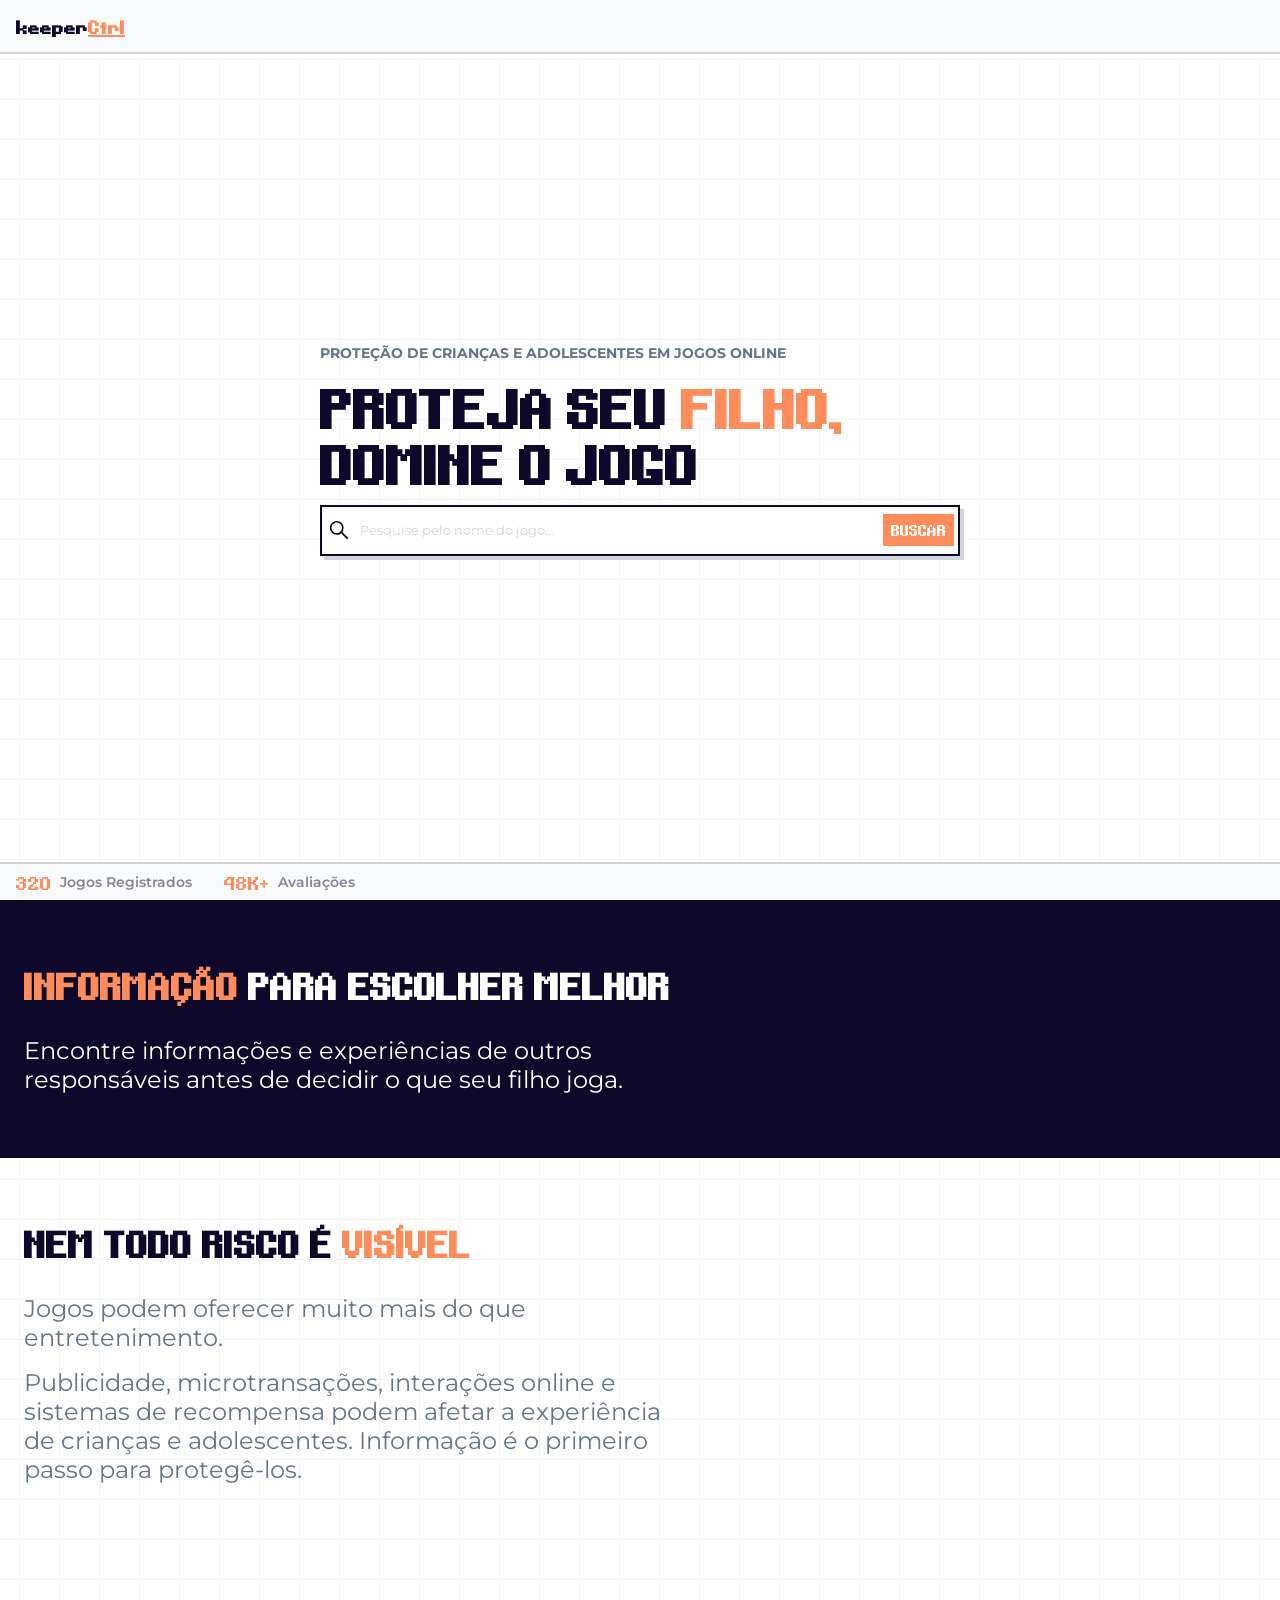
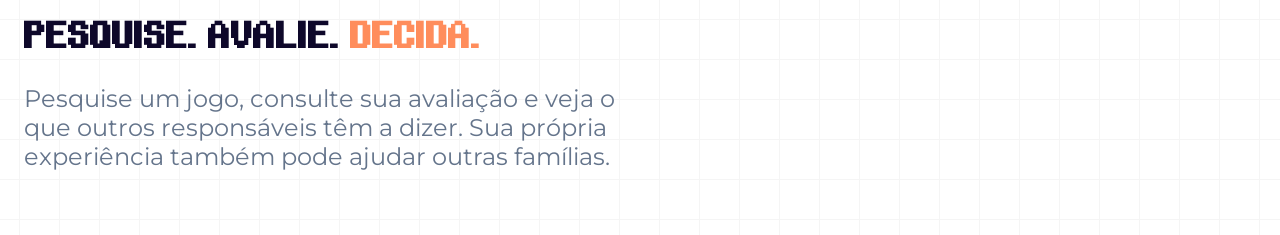
==== index.html @ 14c2715e "fix:conserta título das páginas" ====
<!DOCTYPE html>
<html lang="pt-br">

<head>
  <meta charset="UTF-8">
  <meta name="viewport" content="width=device-width, initial-scale=1">
  <title>keeperCtrl | Proteção de crianças e adolescentes online</title>

  <!-- Montserrat -->
  <link rel="preconnect" href="https://fonts.googleapis.com">
  <link rel="preconnect" href="https://fonts.gstatic.com" crossorigin>
  <link href="https://fonts.googleapis.com/css2?family=Montserrat:ital,wght@0,100..900;1,100..900&display=swap"
    rel="stylesheet">

  <link rel="stylesheet" href="src/css/style.css">
  <link rel="stylesheet" href="src/css/main-page.css">
</head>

<body>
  <header id="main-header" class="page-band">
    <a href="index.html" class="logo__link">
      <h1 class="font-display logo"><span class="clr-main">keeper</span><span class="hl-text emph">Ctrl</span></h1>
    </a>
  </header>

  <main>
    <section class="sec-search">
      <div class="sec-search__intro">
        <strong class="text clr-text">PROTEÇÃO DE CRIANÇAS E ADOLESCENTES EM JOGOS ONLINE</strong>
        <h2 class="font-display clr-main">PROTEJA SEU <i class="hl-text">FILHO,</i> DOMINE O JOGO</h2>
      </div>
      <form action="search.html" method="get" id="search-bar">
        <div class="search-icon__wrapper">
          <svg viewBox="0 0 640 640">
            <use href="assets/icons.svg#search"></use>
          </svg>
        </div>
        <input type="search" name="q" id="searchbox" class="text clr-text" rows="1"
          placeholder="Pesquise pelo nome do jogo..." required></input>
        <button id="search-btn" class="font-display" type="submit">BUSCAR</button>
      </form>
    </section>

    <section class="present">
      <article class="sec-dark">
        <h2 class="font-display clr-text-dark"><i class="hl-text">INFORMAÇÃO</i> PARA ESCOLHER MELHOR</h2>
        <p class="text clr-text-dark">
          Encontre informações e experiências de outros responsáveis antes de decidir o que seu filho joga.
        </p>
      </article>

      <article class="sec-light">
        <h2 class="font-display clr-main">NEM TODO RISCO É <i class="hl-text">VISÍVEL</i></h2>

        <p class="text clr-text">
          Jogos podem oferecer muito mais do que entretenimento.
        </p>

        <p class="text clr-text">
          Publicidade, microtransações, interações online e sistemas de recompensa podem afetar a experiência de
          crianças
          e adolescentes. Informação é o primeiro passo para protegê-los.
        </p>
      </article>

      <article class="sec-light">
        <h2 class="font-display clr-main">PESQUISE. AVALIE. <i class="hl-text">DECIDA.</i></h2>
        <p class="text clr-text">
          Pesquise um jogo, consulte sua avaliação e veja o que outros responsáveis têm a dizer. Sua própria experiência
          também pode ajudar outras famílias.
        </p>
      </article>
    </section>
  </main>

  <footer class="page-band">
    <div class="stat">
      <span class="font-display hl-text stat__games">320</span>
      <span class="stat__desc text">Jogos Registrados</span>
    </div>
    <div class="stat">
      <span class="font-display hl-text stat__ratings">48K+</span>
      <span class="stat__desc text">Avaliações</span>
    </div>
  </footer>
</body>

</html>
---- src/css/style.css ----
@font-face {
  font-family: "Digits";
  src: url("../fonts/Digits.ttf");
}

* {
  margin: 0;
  padding: 0;
  box-sizing: border-box;
}

:root {
  --clr-main: #0e082a;
  --clr-hl: #ff8d5c;
  --clr-hl-hover: #ff5e43;
  --clr-hl-bg: #ffe2d6;
  --clr-text: #64748b;
  --clr-darker: #878495;
  --clr-shadow: #d1d5db;
  --clr-fill: #e6e9ed;
  --clr-surface: #f8fafc;
  --clr-light: #f5f5f5;
  --clr-warning: #ef4444;
  --clr-warning-bg: #fef2f2;
  --clr-check: #10b981;
  --clr-check-bg: #f0fdfa;
  --clr-mid: #ffc343;
  --clr-mid-bg: #fffae6;
  --clr-neutral: #2f6bd7;
  --clr-neutral-bg: #eef4ff;
  --clr-contrast: #ffffff;
}

html,
body {
  height: 100%;
  width: 100%;
}

body {
  display: flex;
  flex-direction: column;
  align-items: center;
  background-image: url("../../assets/pattern.png");
}

body,
::placeholder {
  font-family: "Montserrat", system-ui, sans-serif;
}

input[type="checkbox"] {
  -webkit-appearance: none;
  appearance: none;
  background-color: #fff;
  color: var(--clr-shadow);
  width: 1.15rem;
  height: 1.15rem;
  border: 1px solid currentColor;
  border-radius: 0.15em;
  transform: translateY(-0.075em);
  display: grid;
  place-content: center;
}

input[type="checkbox"]:checked:focus {
  outline-color: var(--clr-hl);
}

input[type="checkbox"]:checked {
  border-color: var(--clr-hl);
}

input[type="checkbox"]::before {
  content: "";
  width: 0.65rem;
  height: 0.65rem;
  transform: scale(0);
  transition: 120ms transform ease-in-out;
  box-shadow: inset 1em 1em var(--clr-hl);
}

input[type="checkbox"]:checked::before {
  transform: scale(1);
}

.font-display {
  font-family: "Digits";
  line-height: 1.25em;
  color: var(--clr-main);
}

.logo {
  line-height: normal;
}

.clr-main {
  color: var(--clr-main);
}

.hl-text {
  color: var(--clr-hl);
  font-style: normal;
}

.clr-text {
  color: var(--clr-text);
}

.clr-text-dark {
  color: var(--clr-contrast);
}

.logo__link {
  text-decoration: none;
  width: min-content;
}

.logo {
  font-size: 1rem;
}

.emph {
  text-decoration: underline;
  text-decoration-thickness: 2px;
}

.page-band {
  background-color: var(--clr-surface);
  padding: 0.5rem 1rem;
  position: fixed;
  width: 100%;
}

#main-header {
  border-bottom: 2px solid var(--clr-shadow);
  top: 0;
}

button:not(:disabled):hover {
  cursor: pointer;
}

button:disabled {
  opacity: 50%;
}

.hidden,
.hidden * {
  visibility: hidden;
  display: none;
  opacity: 0;
}
---- src/css/main-page.css ----
footer {
  display: flex;
  gap: 2rem;
  border-top: 2px solid var(--clr-shadow);
  bottom: 0;
}

body {
  margin-bottom: 4rem;
}

.stat {
  display: flex;
  gap: 0.5rem;
  font-size: 1rem;
}

.stat__desc {
  font-size: 0.85rem;
  font-weight: 600;
  transform: translateY(10%);
  color: var(--clr-darker);
}

.sec-search,
article {
  padding: 1.5rem;
}

h2 {
  font-size: 2rem;
  line-height: 2.5rem;
}

.sec-search {
  display: flex;
  flex-direction: column;
  justify-content: center;
  gap: 1rem;
  height: 100vh;
}

.sec-search strong {
  display: block;
  text-align: center;
  font-size: 0.75rem;
  padding: 0 3rem;
}

.sec-search__intro {
  display: flex;
  flex-direction: column;
  gap: 1rem;
}

#search-bar {
  display: flex;
  gap: 0.5rem;
  width: 100%;
  border: 2px solid var(--clr-main);
  box-shadow: 4px 4px var(--clr-shadow);
  padding: 0.25rem;
  background-color: var(--clr-contrast);
  align-items: center;
}

#searchbox {
  width: 100%;
  border: none;
  resize: none;
  flex-grow: 1;
  padding: 0.75rem 0;
  font-size: 0.8rem;
}

#searchbox:focus {
  outline: none;
}

::placeholder {
  color: var(--clr-shadow);
}

#search-btn {
  background-color: var(--clr-hl);
  border: none;
  border-radius: 0;
  padding: 0.5rem;
  color: var(--clr-contrast);
  transition: 0.1s;
}

#search-btn:hover {
  background-color: var(--clr-hl-hover);
}

.search-icon__wrapper {
  width: 2rem;
  display: flex;
  align-items: center;
}

.search-icon__wrapper path {
  fill: var(--clr-main);
}

.present {
  min-height: 100vh;
}

.sec-dark {
  background-color: var(--clr-main);
  padding-top: 3rem;
  padding-bottom: 3rem;
}

.present article {
  display: flex;
  flex-direction: column;
  gap: 1rem;
}

.present h2 {
  padding-right: 3rem;
  margin-bottom: 1rem;
}

.present p {
  font-weight: 500;
}

@media (min-width: 960px) {
  .sec-search {
    padding: 1.5rem 20rem;
  }

  .sec-search strong {
    font-size: 0.85rem;
    text-align: left;
    padding: 0;
  }

  .sec-search h2 {
    font-size: 3rem;
    line-height: 3.5rem;
  }

  .present p {
    max-width: 40rem;
    font-size: 1.5rem;
    font-weight: 400;
  }

  .present article {
    padding: 4rem 1.5rem;
  }
}
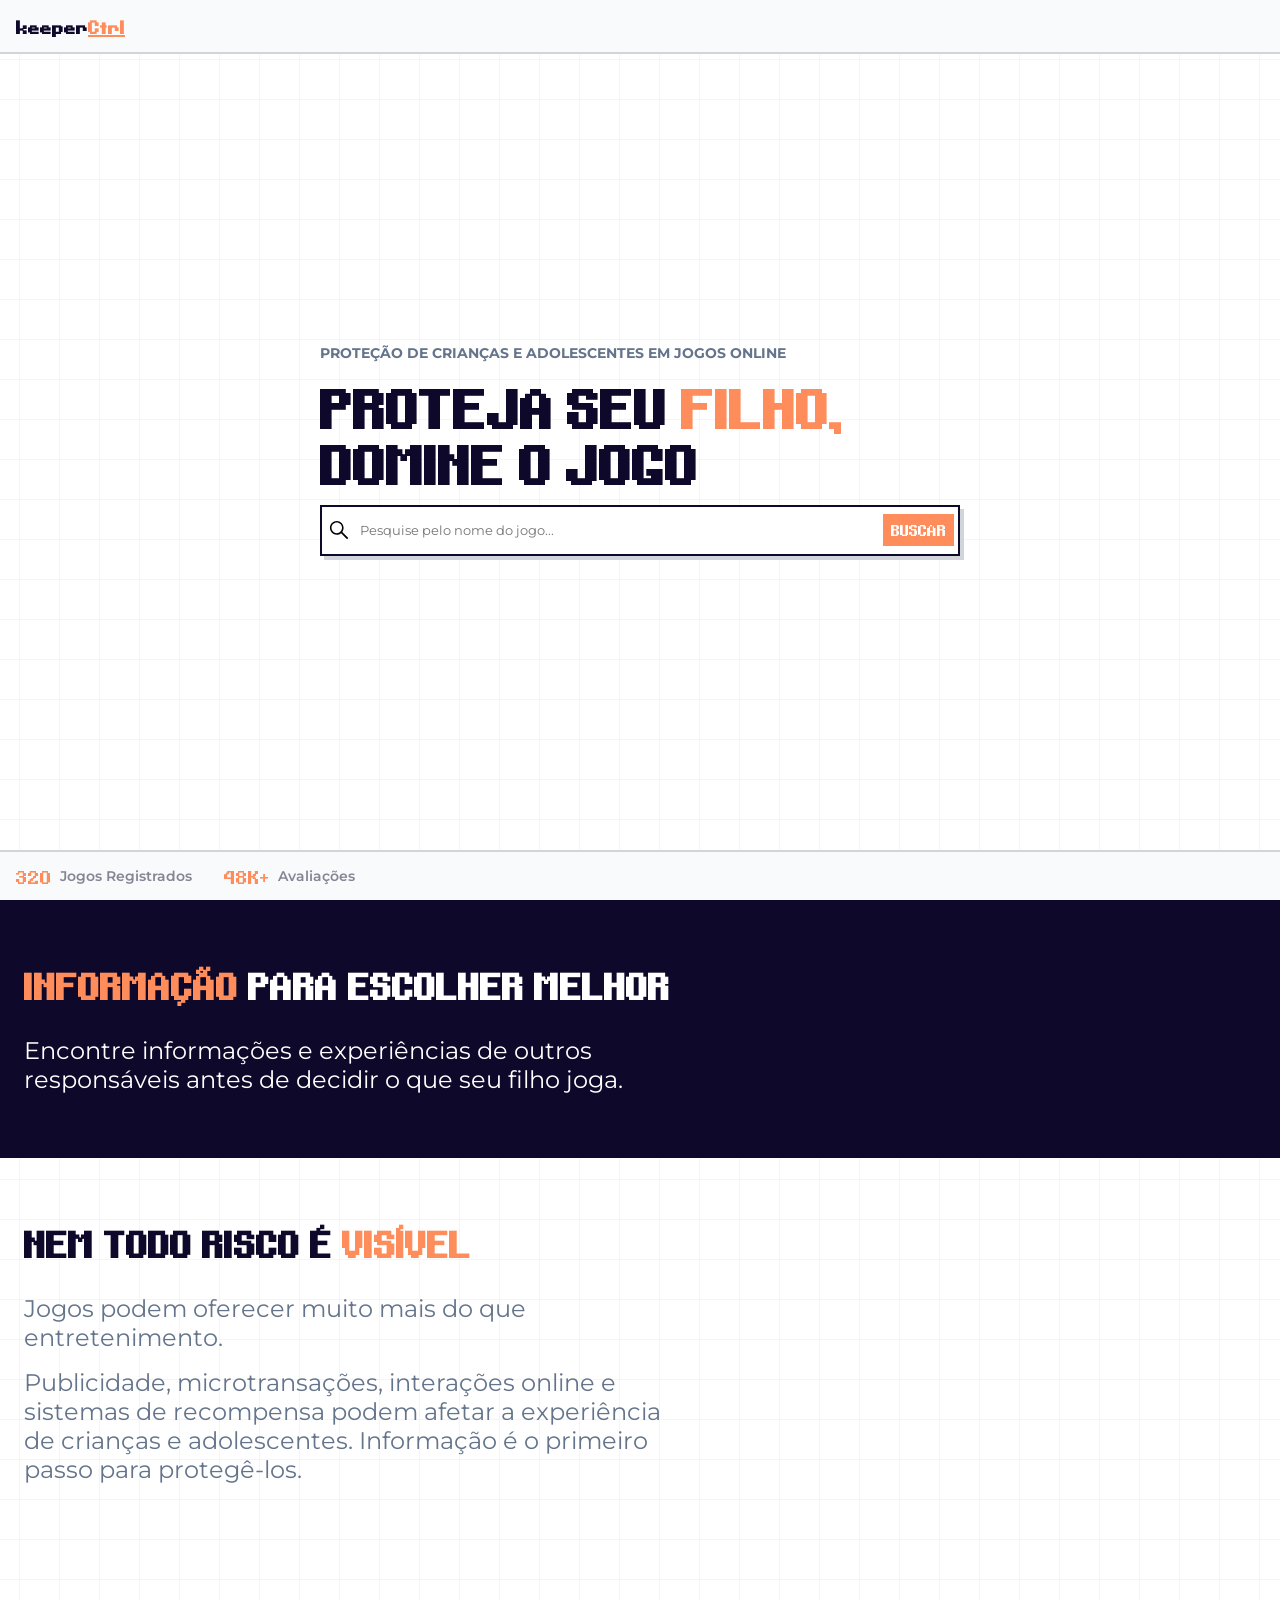
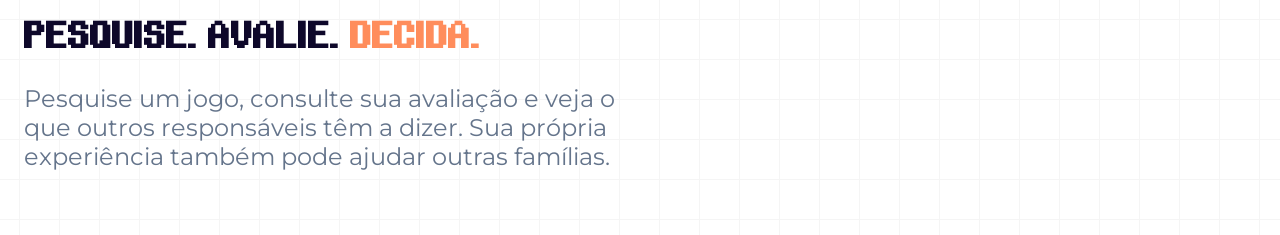
==== commit 42a6576d: "feat:favicon" ====
--- a/index.html
+++ b/index.html
@@ -5,6 +5,7 @@
   <meta charset="UTF-8">
   <meta name="viewport" content="width=device-width, initial-scale=1">
   <title>keeperCtrl | Proteção de crianças e adolescentes online</title>
+  <link rel="icon" type="image/x-icon" href="assets/favicon.png">
 
   <!-- Montserrat -->
   <link rel="preconnect" href="https://fonts.googleapis.com">
--- a/src/css/style.css
+++ b/src/css/style.css
@@ -35,6 +35,7 @@
 body {
   height: 100%;
   width: 100%;
+  font-family: "Montserrat", system-ui, sans-serif;
 }
 
 body {
@@ -44,7 +45,6 @@
   background-image: url("../../assets/pattern.png");
 }
 
-body,
 ::placeholder {
   font-family: "Montserrat", system-ui, sans-serif;
 }
--- a/src/css/main-page.css
+++ b/src/css/main-page.css
@@ -1,8 +1,9 @@
-footer {
+footer.page-band {
   display: flex;
   gap: 2rem;
   border-top: 2px solid var(--clr-shadow);
   bottom: 0;
+  padding-block: 14px;
 }
 
 body {
@@ -75,10 +76,6 @@
 
 #searchbox:focus {
   outline: none;
-}
-
-::placeholder {
-  color: var(--clr-shadow);
 }
 
 #search-btn {
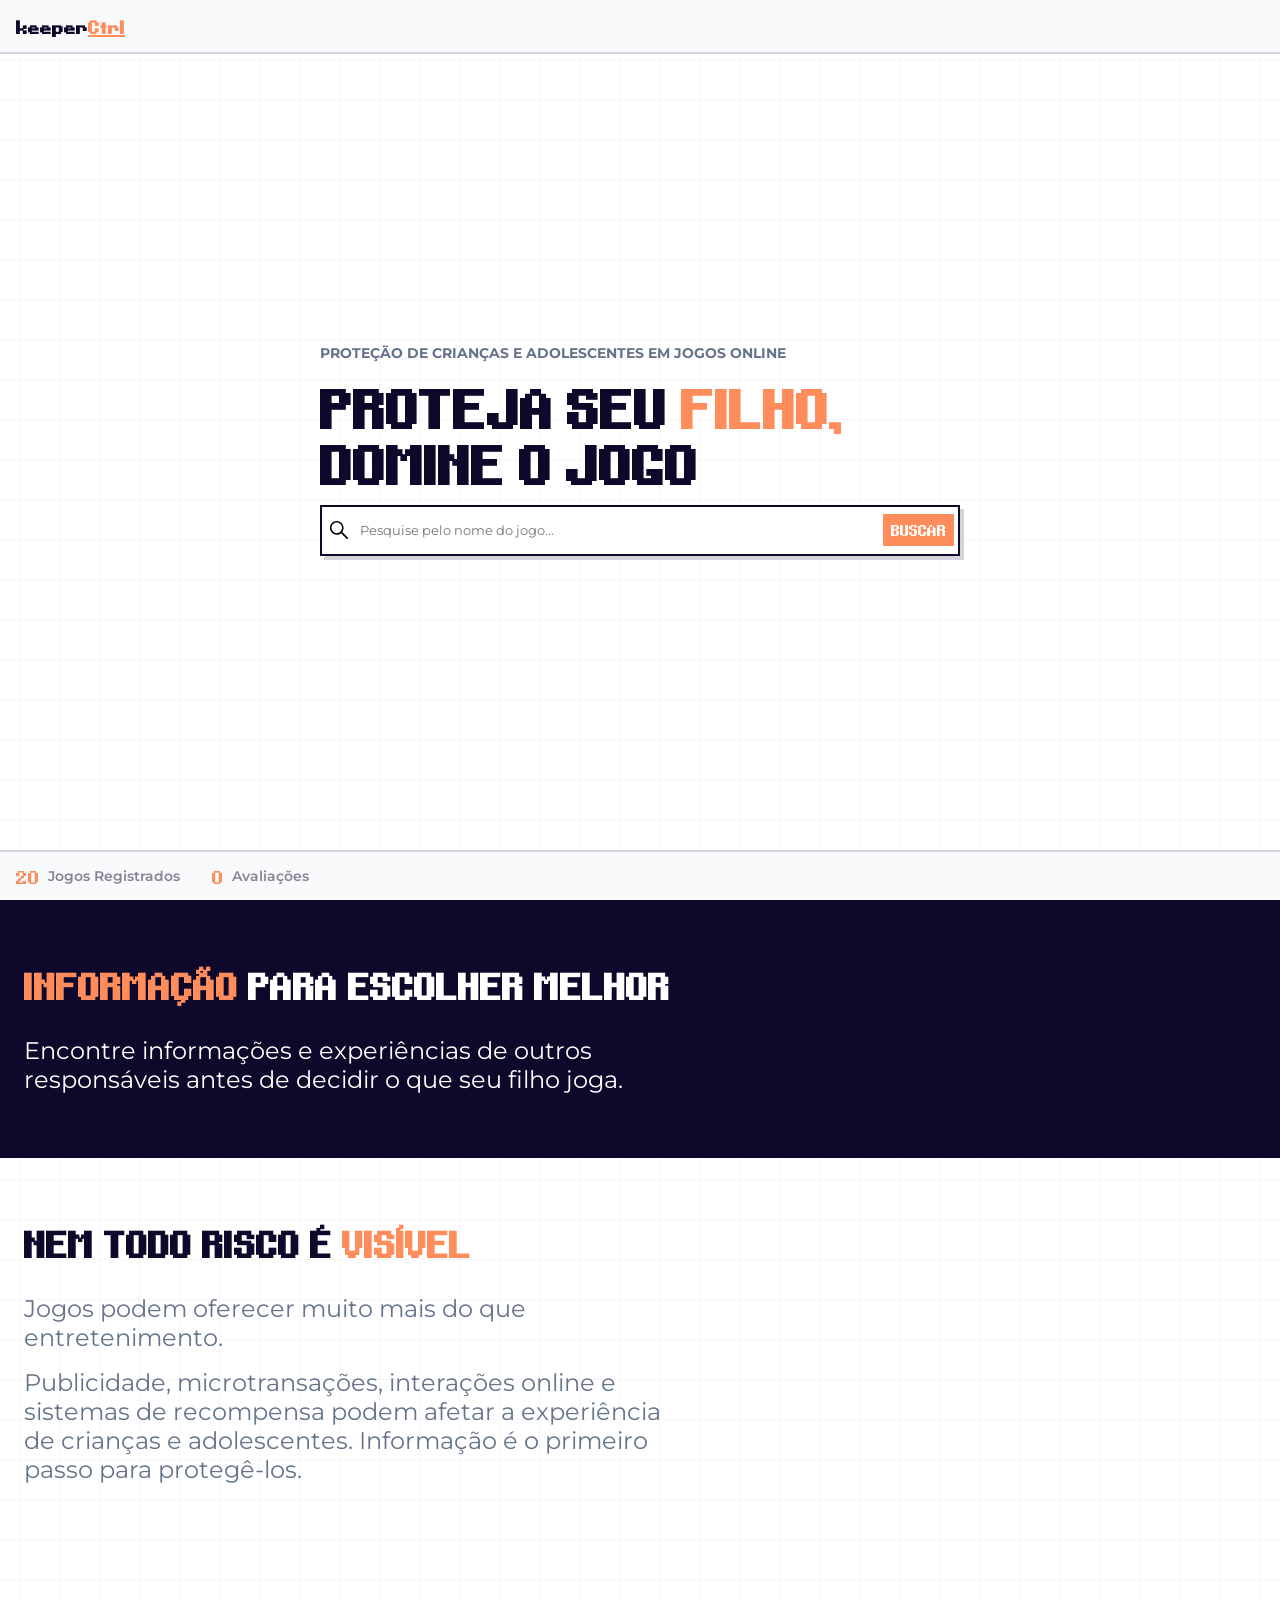
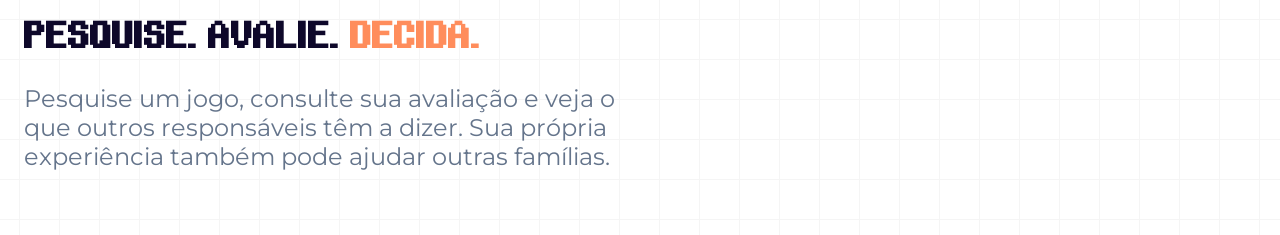
==== commit 10c7d6b3: "feat: exibe total de jogos e avaliações na página inicial" ====
--- a/index.html
+++ b/index.html
@@ -84,6 +84,8 @@
       <span class="stat__desc text">Avaliações</span>
     </div>
   </footer>
+   <script src="src/js/functions.js"></script>
+  <script src="src/js/main-page.js"></script>
 </body>
 
 </html>
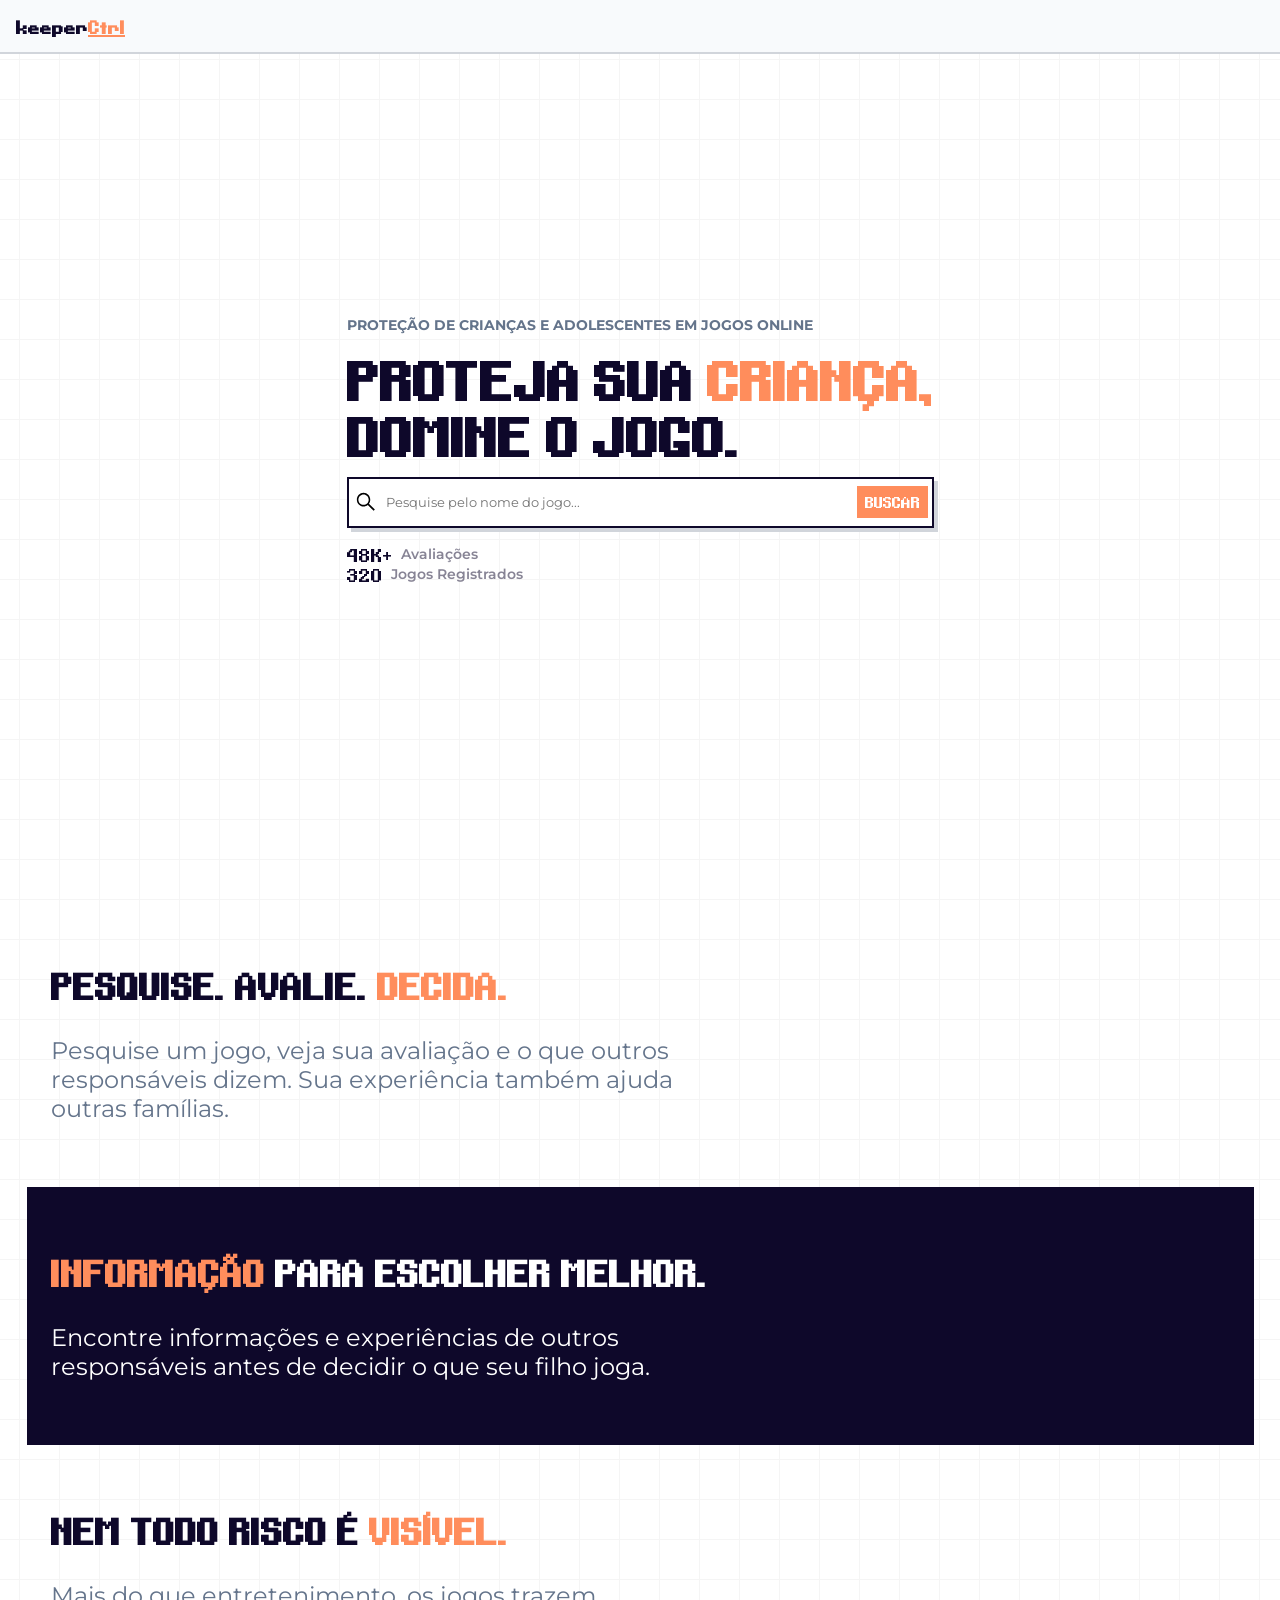
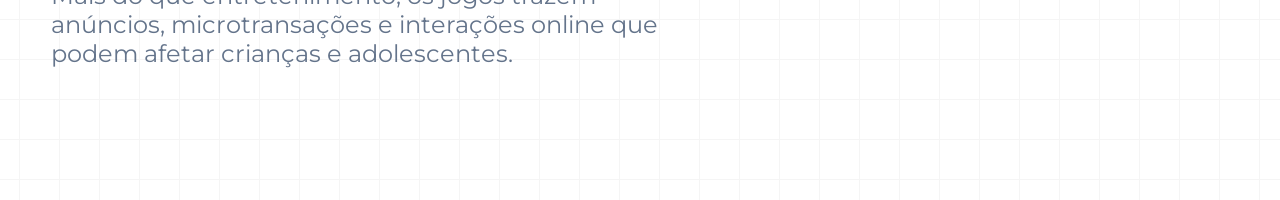
==== commit 924f6e9b: "refactor:ajuste na estrutura do html pra comportar o redesign da main page" ====
--- a/index.html
+++ b/index.html
@@ -28,7 +28,7 @@
     <section class="sec-search">
       <div class="sec-search__intro">
         <strong class="text clr-text">PROTEÇÃO DE CRIANÇAS E ADOLESCENTES EM JOGOS ONLINE</strong>
-        <h2 class="font-display clr-main">PROTEJA SEU <i class="hl-text">FILHO,</i> DOMINE O JOGO</h2>
+        <h2 class="font-display clr-main">PROTEJA SUA <i class="hl-text">CRIANÇA,</i><br> DOMINE O JOGO.</h2>
       </div>
       <form action="search.html" method="get" id="search-bar">
         <div class="search-icon__wrapper">
@@ -40,52 +40,44 @@
           placeholder="Pesquise pelo nome do jogo..." required></input>
         <button id="search-btn" class="font-display" type="submit">BUSCAR</button>
       </form>
+      <div class="stats">
+        <div class="stat stat--hl">
+          <span class="font-display stat__ratings">48K+</span>
+          <span class="stat__desc text">Avaliações</span>
+        </div>
+        <div class="stat stat--dark">
+          <span class="font-display stat__games">320</span>
+          <span class="stat__desc text">Jogos Registrados</span>
+        </div>
+      </div>
     </section>
 
     <section class="present">
+      <article class="sec-light">
+        <h2 class="font-display clr-main">PESQUISE. AVALIE. <i class="hl-text">DECIDA.</i></h2>
+        <p class="text clr-text">
+          Pesquise um jogo, veja sua avaliação e o que outros responsáveis dizem. Sua experiência também ajuda outras
+          famílias.
+        </p>
+      </article>
+
       <article class="sec-dark">
-        <h2 class="font-display clr-text-dark"><i class="hl-text">INFORMAÇÃO</i> PARA ESCOLHER MELHOR</h2>
+        <h2 class="font-display clr-text-dark"><i class="hl-text">INFORMAÇÃO</i> PARA ESCOLHER MELHOR.</h2>
         <p class="text clr-text-dark">
           Encontre informações e experiências de outros responsáveis antes de decidir o que seu filho joga.
         </p>
       </article>
 
       <article class="sec-light">
-        <h2 class="font-display clr-main">NEM TODO RISCO É <i class="hl-text">VISÍVEL</i></h2>
+        <h2 class="font-display clr-main">NEM TODO RISCO É <i class="hl-text">VISÍVEL.</i></h2>
 
         <p class="text clr-text">
-          Jogos podem oferecer muito mais do que entretenimento.
-        </p>
-
-        <p class="text clr-text">
-          Publicidade, microtransações, interações online e sistemas de recompensa podem afetar a experiência de
-          crianças
-          e adolescentes. Informação é o primeiro passo para protegê-los.
-        </p>
-      </article>
-
-      <article class="sec-light">
-        <h2 class="font-display clr-main">PESQUISE. AVALIE. <i class="hl-text">DECIDA.</i></h2>
-        <p class="text clr-text">
-          Pesquise um jogo, consulte sua avaliação e veja o que outros responsáveis têm a dizer. Sua própria experiência
-          também pode ajudar outras famílias.
+          Mais do que entretenimento, os jogos trazem anúncios, microtransações e interações online que podem afetar
+          crianças e adolescentes.
         </p>
       </article>
     </section>
   </main>
-
-  <footer class="page-band">
-    <div class="stat">
-      <span class="font-display hl-text stat__games">320</span>
-      <span class="stat__desc text">Jogos Registrados</span>
-    </div>
-    <div class="stat">
-      <span class="font-display hl-text stat__ratings">48K+</span>
-      <span class="stat__desc text">Avaliações</span>
-    </div>
-  </footer>
-   <script src="src/js/functions.js"></script>
-  <script src="src/js/main-page.js"></script>
 </body>
 
-</html>
+</html>
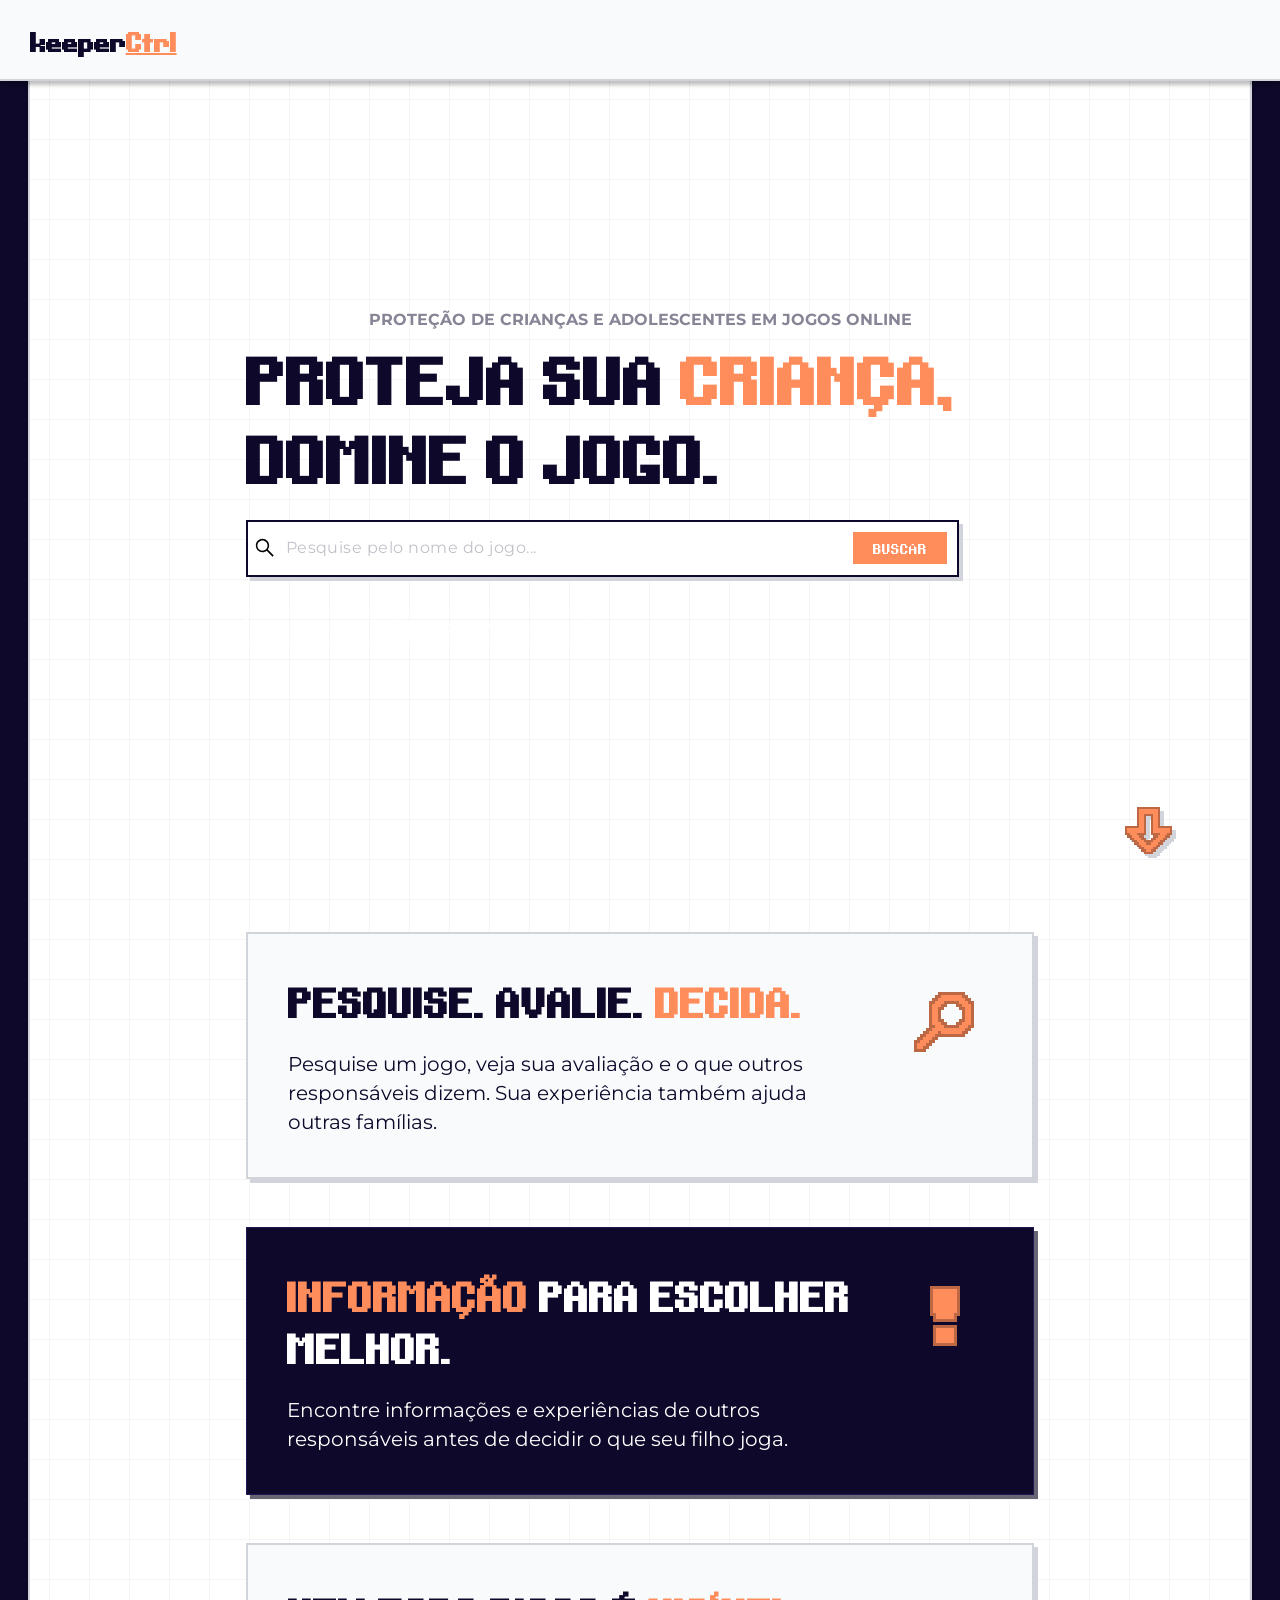
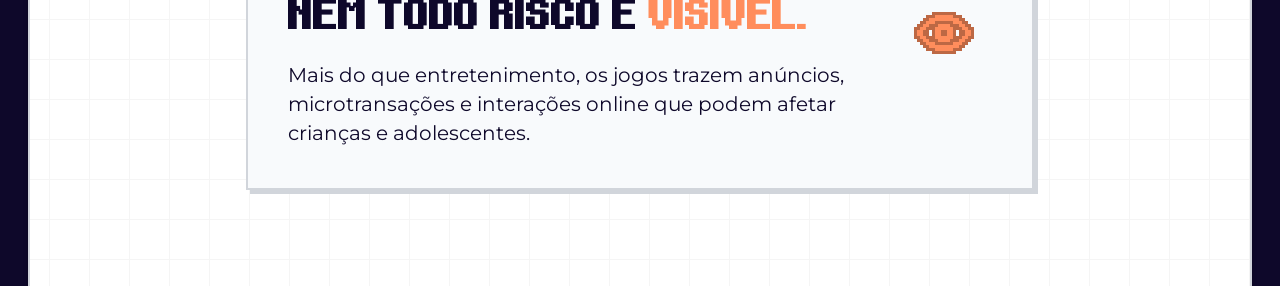
==== commit 5d49fe29: "fix:conecta com scripts" ====
--- a/index.html
+++ b/index.html
@@ -41,12 +41,12 @@
         <button id="search-btn" class="font-display" type="submit">BUSCAR</button>
       </form>
       <div class="stats">
-        <div class="stat stat--hl">
-          <span class="font-display stat__ratings">48K+</span>
+        <div class="stat stat-hl">
+          <span class="font-display stat__num" id="num-ratings">0</span>
           <span class="stat__desc text">Avaliações</span>
         </div>
-        <div class="stat stat--dark">
-          <span class="font-display stat__games">320</span>
+        <div class="stat stat-dark">
+          <span class="font-display stat__num" id="num-games">0</span>
           <span class="stat__desc text">Jogos Registrados</span>
         </div>
       </div>
@@ -78,6 +78,8 @@
       </article>
     </section>
   </main>
+  <script src="src/js/functions.js" defer></script>
+  <script src="src/js/main-page.js" defer></script>
 </body>
 
-</html>+</html>
--- a/src/css/main-page.css
+++ b/src/css/main-page.css
@@ -1,26 +1,40 @@
-footer.page-band {
-  display: flex;
-  gap: 2rem;
-  border-top: 2px solid var(--clr-shadow);
-  bottom: 0;
-  padding-block: 14px;
-}
-
-body {
-  margin-bottom: 4rem;
+.stats {
+  display: flex;
+  flex-wrap: wrap;
+  gap: 0.625rem;
+  margin-top: 0.5rem;
 }
 
 .stat {
   display: flex;
-  gap: 0.5rem;
+  align-items: center;
+  gap: 0.25rem;
+  padding: 2px 6px;
+  border: 2px solid;
+  color: var(--clr-contrast);
+  white-space: nowrap;
+}
+
+.stat .font-display {
+  color: var(--clr-contrast);
   font-size: 1rem;
 }
 
 .stat__desc {
-  font-size: 0.85rem;
+  font-size: 0.7rem;
   font-weight: 600;
-  transform: translateY(10%);
-  color: var(--clr-darker);
+}
+
+.stat--hl {
+  background-color: var(--clr-hl);
+  border-color: #e57f53;
+  box-shadow: 4px 4px 0 var(--clr-shadow);
+}
+
+.stat--dark {
+  background-color: var(--clr-main);
+  border-color: #0a061a;
+  box-shadow: 4px 4px 0 #676572;
 }
 
 .sec-search,
@@ -46,6 +60,46 @@
   text-align: center;
   font-size: 0.75rem;
   padding: 0 3rem;
+  color: var(--clr-darker);
+}
+
+.sec-search {
+  position: relative;
+}
+
+.sec-search::after {
+  content: "";
+  position: absolute;
+  left: calc(50% - 24px);
+  bottom: 2.5rem;
+  width: 48px;
+  height: 48px;
+  background: url("../../assets/seta.png") center / contain no-repeat;
+  image-rendering: pixelated;
+  filter: drop-shadow(4px 4px 0 var(--clr-shadow));
+  animation: seta-wobble 1.6s ease-in-out infinite;
+}
+
+@keyframes seta-wobble {
+  0%,
+  100% {
+    transform: translateY(0);
+  }
+
+  50% {
+    transform: translateY(12px);
+  }
+}
+
+@media (prefers-reduced-motion: reduce) {
+  .sec-search::after {
+    animation: none;
+  }
+}
+
+.sec-search h2 {
+  font-size: min(1.875rem, 6.5vw);
+  line-height: 1.33em;
 }
 
 .sec-search__intro {
@@ -71,7 +125,12 @@
   resize: none;
   flex-grow: 1;
   padding: 0.75rem 0;
-  font-size: 0.8rem;
+  font-size: 0.75rem;
+  letter-spacing: 0.03em;
+}
+
+#searchbox::placeholder {
+  color: #c2c1c9;
 }
 
 #searchbox:focus {
@@ -82,7 +141,8 @@
   background-color: var(--clr-hl);
   border: none;
   border-radius: 0;
-  padding: 0.5rem;
+  font-size: 0.75rem;
+  padding: 0.5rem 1rem;
   color: var(--clr-contrast);
   transition: 0.1s;
 }
@@ -103,6 +163,18 @@
 
 .present {
   min-height: 100vh;
+}
+
+.page-band {
+  z-index: 10;
+}
+
+main {
+  width: 100%;
+}
+
+.sec-light {
+  background-color: var(--clr-surface);
 }
 
 .sec-dark {
@@ -112,43 +184,210 @@
 }
 
 .present article {
+  position: relative;
   display: flex;
   flex-direction: column;
   gap: 1rem;
+  padding: 3.5rem 2rem;
 }
 
 .present h2 {
-  padding-right: 3rem;
+  padding-right: 3.5rem;
   margin-bottom: 1rem;
+  font-size: 1.875rem;
+  line-height: 2.5rem;
+}
+
+.present article::after {
+  content: "";
+  position: absolute;
+  top: 3.5rem;
+  right: 1.5rem;
+  width: 44px;
+  height: 44px;
+  background: center / contain no-repeat;
+  image-rendering: pixelated;
+  pointer-events: none;
+}
+
+.present article:nth-of-type(1)::after {
+  background-image: url("../../assets/lupa.png");
+  transform: scaleX(-1);
+}
+
+.present article:nth-of-type(2)::after {
+  background-image: url("../../assets/exclamacao.png");
+}
+
+.present article:nth-of-type(3)::after {
+  background-image: url("../../assets/olho.png");
 }
 
 .present p {
-  font-weight: 500;
+  max-width: calc(100% - 2.25rem);
+  font-size: 1.25rem;
+  font-weight: 400;
+}
+
+.sec-light p {
+  color: var(--clr-main);
 }
 
 @media (min-width: 960px) {
+  body {
+    background-color: var(--clr-main);
+    background-image: none;
+    margin-bottom: 0;
+  }
+
+  main {
+    width: 100%;
+    max-width: 1224px;
+    min-height: 100%;
+    flex-shrink: 0;
+    background-color: var(--clr-contrast);
+    background-image: url("../../assets/pattern.png");
+    border-inline: 2px solid var(--clr-shadow);
+    box-shadow: 0 4px 4px rgba(0, 0, 0, 0.25);
+  }
+
+  #main-header {
+    display: flex;
+    align-items: center;
+    height: 81px;
+    padding-inline: 1.85rem;
+    box-shadow: 0 4px 4px rgba(0, 0, 0, 0.25);
+  }
+
+  #main-header .logo {
+    font-size: 1.5rem;
+  }
+
   .sec-search {
-    padding: 1.5rem 20rem;
+    position: relative;
+    width: 100%;
+    max-width: none;
+    padding: 81px 1.5rem 1.5rem;
+    align-items: center;
+    gap: 1.5rem;
+  }
+
+  .sec-search__intro,
+  #search-bar,
+  .stats {
+    width: 100%;
+    max-width: 788px;
+  }
+
+  .stats {
+    gap: 1.25rem;
+  }
+
+  .stat {
+    gap: 0.375rem;
+    padding: 2px 8px;
+  }
+
+  .stat .font-display {
+    font-size: 1.5rem;
+  }
+
+  .stat__desc {
+    font-size: 1rem;
+  }
+
+  .sec-search__intro {
+    gap: 0.5rem;
   }
 
   .sec-search strong {
-    font-size: 0.85rem;
-    text-align: left;
+    font-size: 1rem;
+    text-align: center;
     padding: 0;
+    color: var(--clr-darker);
   }
 
   .sec-search h2 {
-    font-size: 3rem;
-    line-height: 3.5rem;
+    font-size: 3.585rem;
+    line-height: 4.95rem;
+  }
+
+  #search-bar {
+    max-width: 712.8px;
+    align-self: flex-start;
+    margin-left: calc((100% - 788px) / 2);
+    padding: 4px;
+  }
+
+  #searchbox {
+    font-size: 1rem;
+    letter-spacing: 0.03em;
+    padding: 0.85rem 0;
+  }
+
+  #searchbox::placeholder {
+    color: #c2c1c9;
+  }
+
+  #search-btn {
+    font-size: 0.75rem;
+    padding: 0.55rem 1.25rem;
+    margin-right: 0.35rem;
+  }
+
+  .sec-search::after {
+    left: auto;
+    right: max(1.5rem, calc((100% - 1092px) / 2));
+    bottom: 2rem;
+    width: 75px;
+    height: 75px;
+  }
+
+  .present {
+    display: flex;
+    flex-direction: column;
+    align-items: center;
+    gap: 3rem;
+    padding: 2rem 2rem 6rem;
+  }
+
+  .present article {
+    position: relative;
+    overflow: hidden;
+    width: 100%;
+    max-width: 788px;
+
+    padding: 2.5rem calc(96px + 4rem) 2.5rem 2.5rem;
+  }
+
+  .sec-light {
+    border: 2px solid var(--clr-shadow);
+    box-shadow: 4px 4px 0 var(--clr-shadow);
+  }
+
+  .sec-dark {
+    border: 1px solid #231857;
+    box-shadow: 4px 4px 0 #676572;
+  }
+
+  .present h2 {
+    padding-right: 0;
+    margin-bottom: 0.5rem;
+    font-size: 2.25rem;
+    line-height: 3.25rem;
   }
 
   .present p {
-    max-width: 40rem;
-    font-size: 1.5rem;
+    max-width: none;
+    font-size: 1.25rem;
+    line-height: 1.45;
     font-weight: 400;
   }
 
-  .present article {
-    padding: 4rem 1.5rem;
-  }
-}
+  .present article::after {
+    top: 2.5rem;
+    right: 2.5rem;
+    width: 96px;
+    height: 96px;
+  }
+}
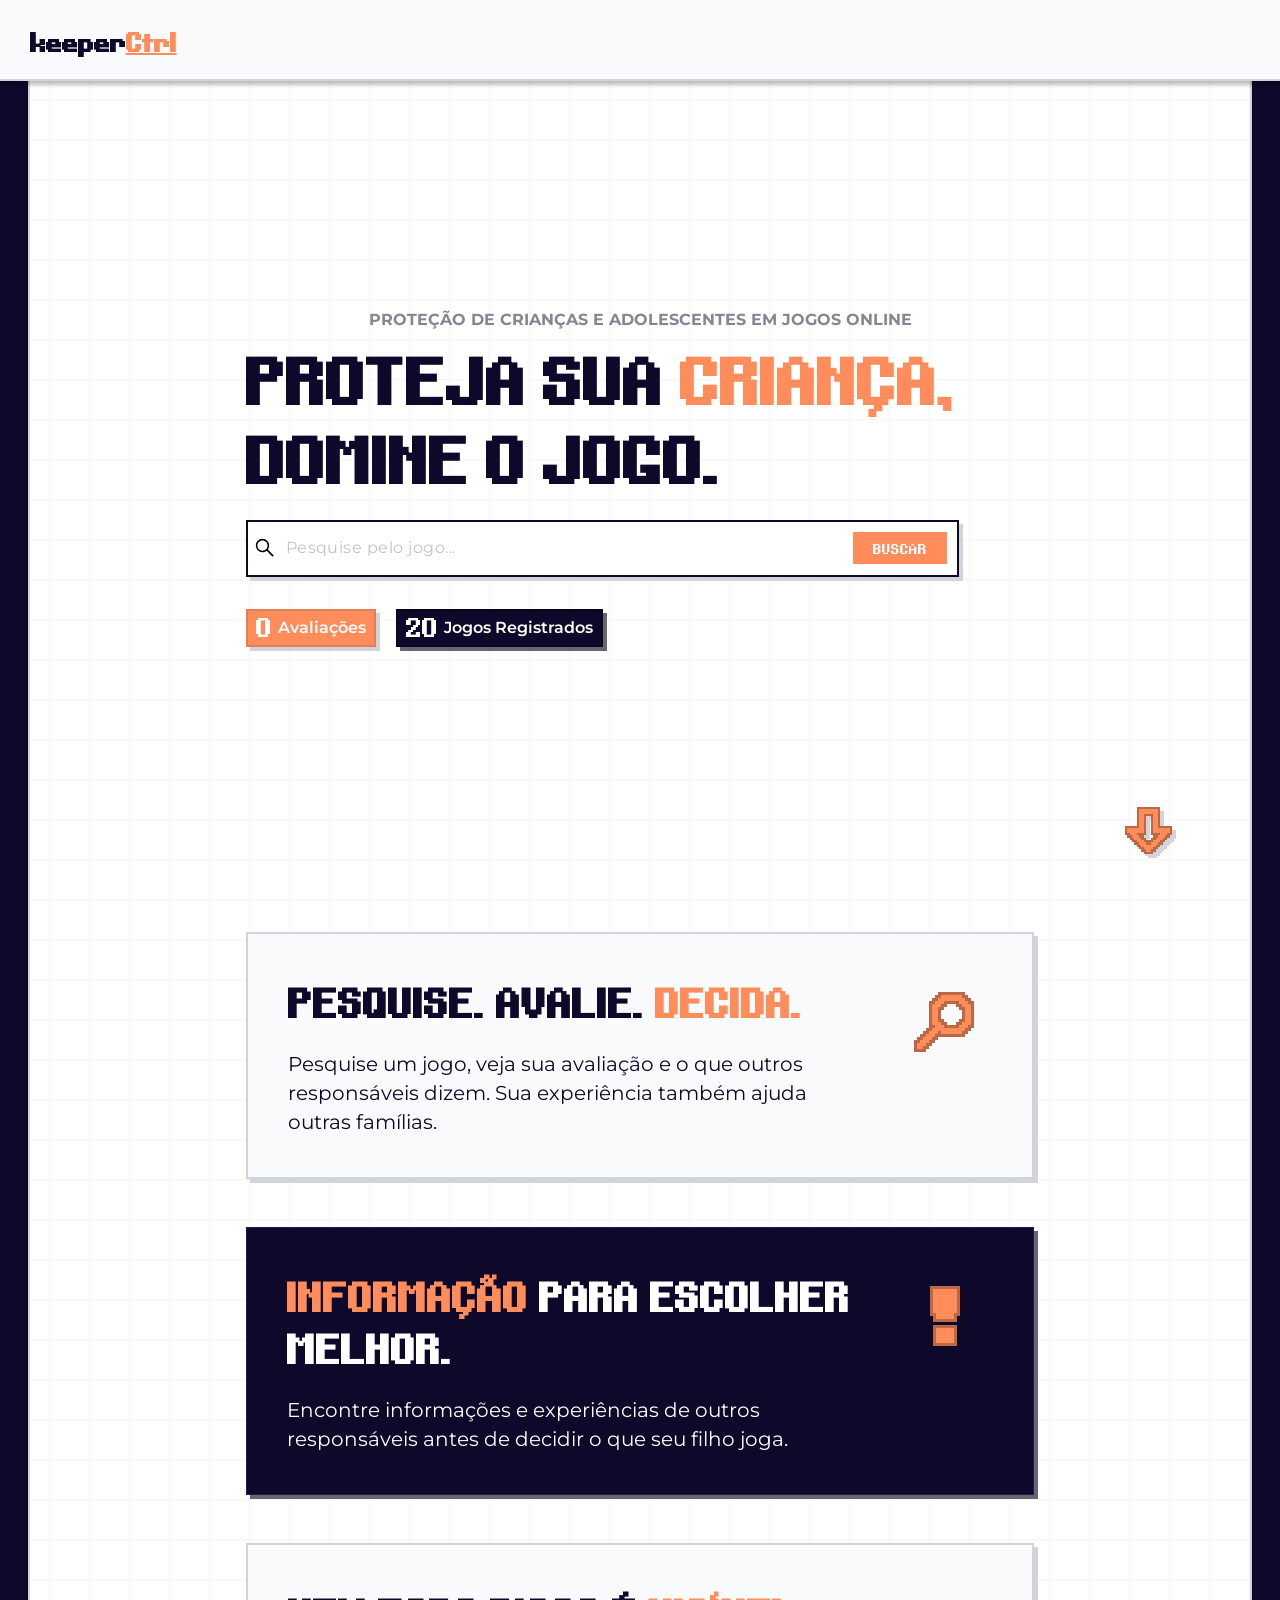
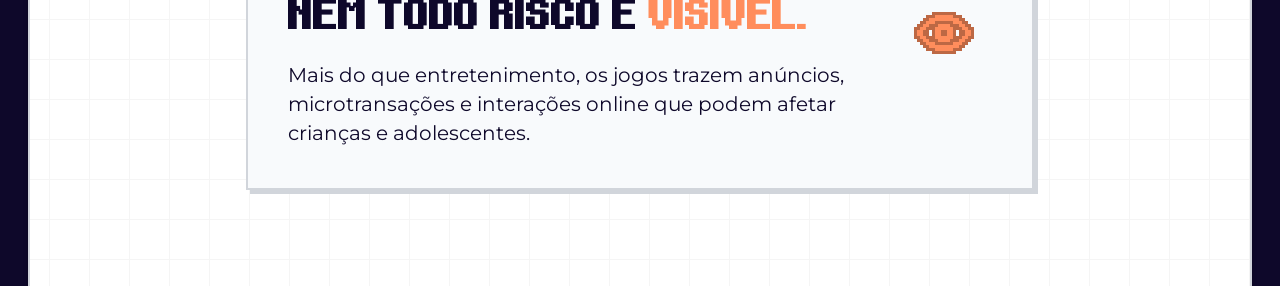
==== commit 5e9a1d6a: "fix:altera o texto da barra de pesquisa para ficar mais consistente com o funcionamento real" ====
--- a/index.html
+++ b/index.html
@@ -37,7 +37,7 @@
           </svg>
         </div>
         <input type="search" name="q" id="searchbox" class="text clr-text" rows="1"
-          placeholder="Pesquise pelo nome do jogo..." required></input>
+          placeholder="Pesquise pelo jogo..." required></input>
         <button id="search-btn" class="font-display" type="submit">BUSCAR</button>
       </form>
       <div class="stats">
--- a/src/css/main-page.css
+++ b/src/css/main-page.css
@@ -25,16 +25,20 @@
   font-weight: 600;
 }
 
-.stat--hl {
+.stat-hl {
   background-color: var(--clr-hl);
   border-color: #e57f53;
   box-shadow: 4px 4px 0 var(--clr-shadow);
 }
 
-.stat--dark {
+.stat-dark {
   background-color: var(--clr-main);
   border-color: #0a061a;
   box-shadow: 4px 4px 0 #676572;
+}
+
+.stat__num {
+  transform: translateY(-3px);
 }
 
 .sec-search,
@@ -390,4 +394,4 @@
     width: 96px;
     height: 96px;
   }
-}+}
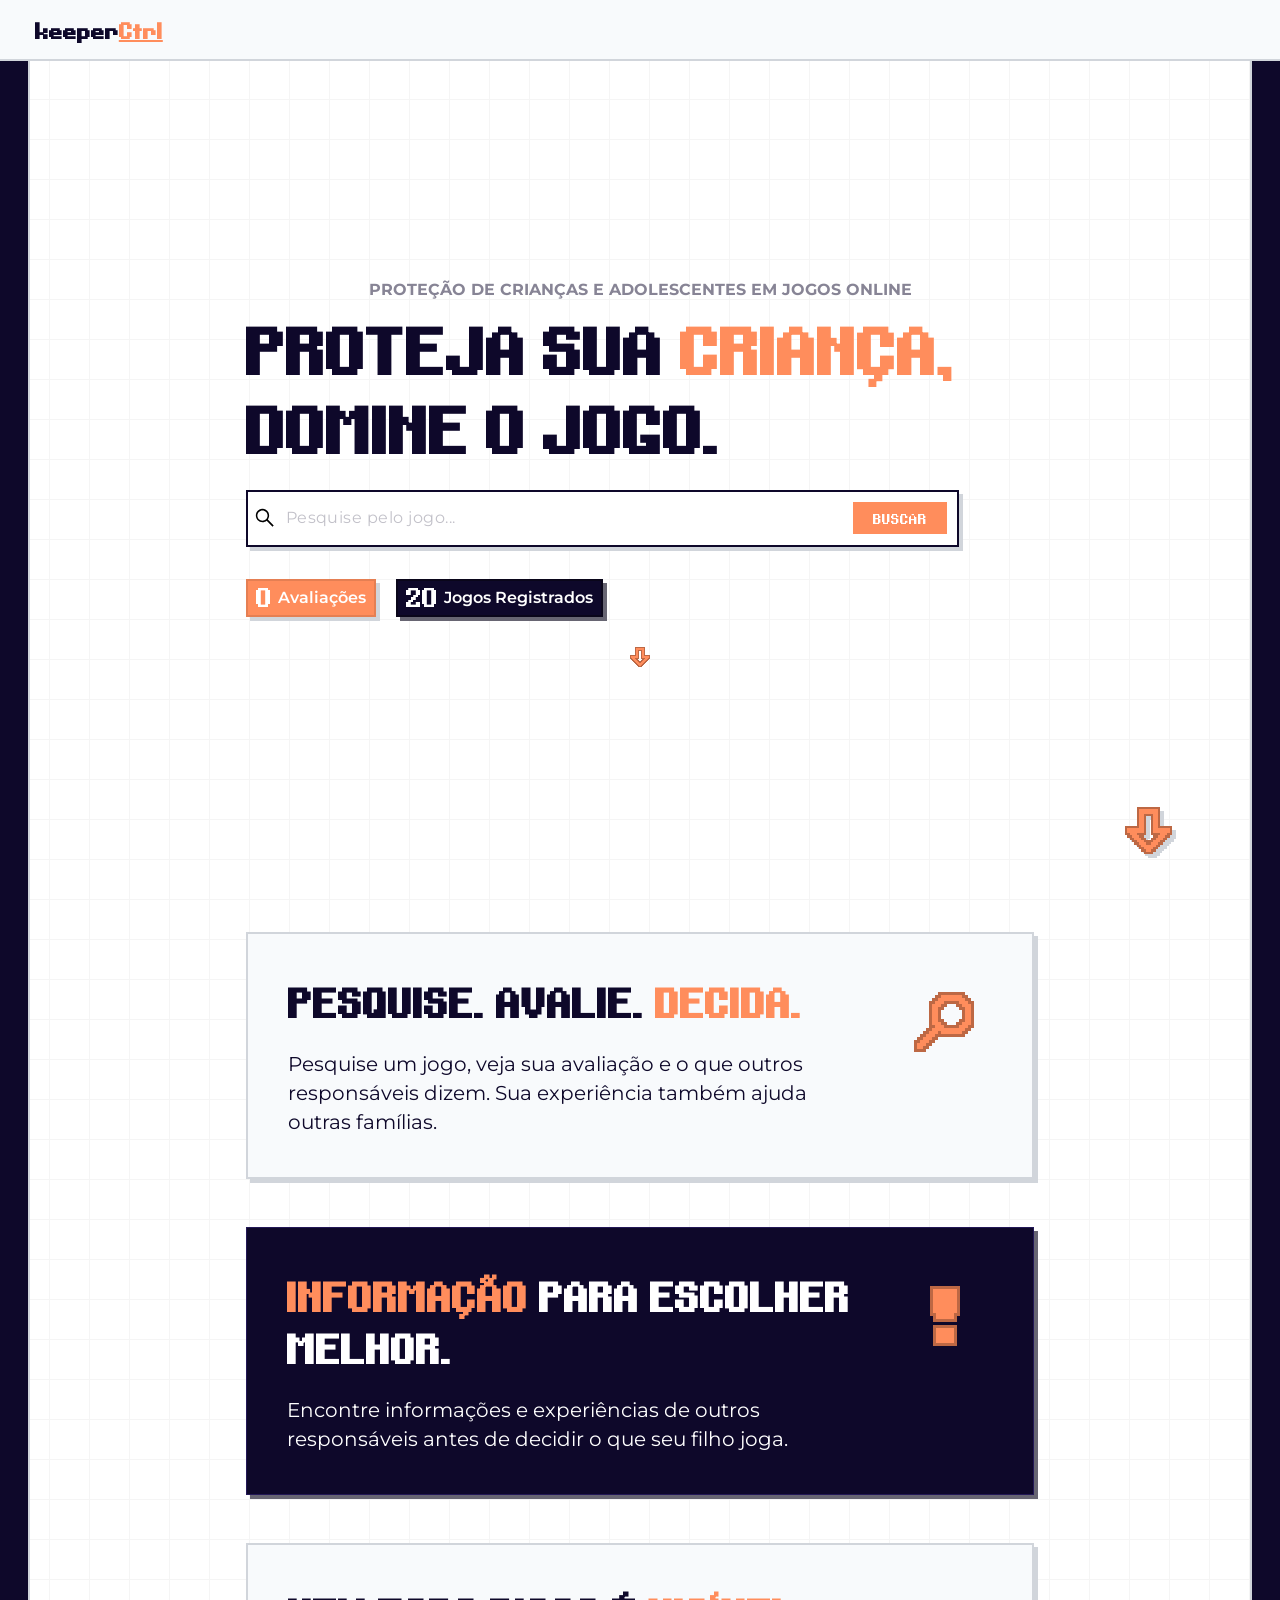
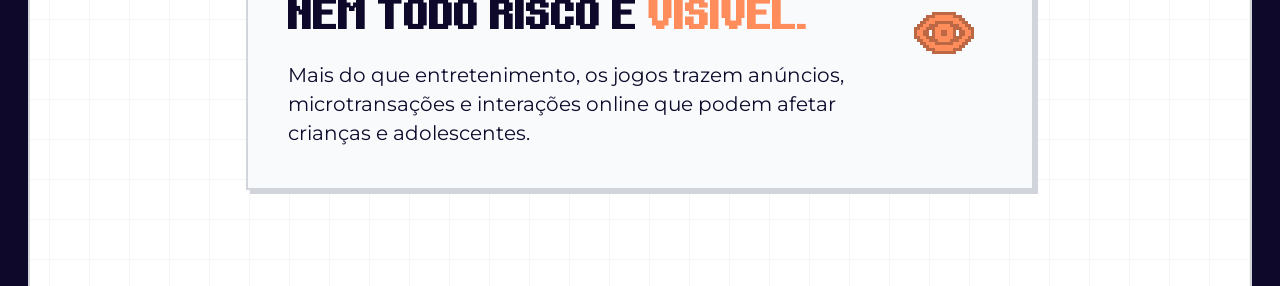
==== commit adf1bd8f: "refactor:html alterado para seta ter comportamento de scroll" ====
--- a/index.html
+++ b/index.html
@@ -50,9 +50,12 @@
           <span class="stat__desc text">Jogos Registrados</span>
         </div>
       </div>
+      <a href="#apresentacao" class="scroll-arrow" aria-label="Rolar para baixo">
+        <img src="assets/seta.png" alt="Seta laranja em pixel art para baixo">
+      </a>
     </section>
 
-    <section class="present">
+    <section class="present" id="apresentacao">
       <article class="sec-light">
         <h2 class="font-display clr-main">PESQUISE. AVALIE. <i class="hl-text">DECIDA.</i></h2>
         <p class="text clr-text">
@@ -82,4 +85,4 @@
   <script src="src/js/main-page.js" defer></script>
 </body>
 
-</html>
+</html>
--- a/src/css/style.css
+++ b/src/css/style.css
@@ -45,6 +45,7 @@
   background-image: url("../../assets/pattern.png");
 }
 
+textarea,
 ::placeholder {
   font-family: "Montserrat", system-ui, sans-serif;
 }
@@ -61,10 +62,6 @@
   transform: translateY(-0.075em);
   display: grid;
   place-content: center;
-}
-
-input[type="checkbox"]:checked:focus {
-  outline-color: var(--clr-hl);
 }
 
 input[type="checkbox"]:checked {
@@ -92,6 +89,7 @@
 
 .logo {
   line-height: normal;
+  padding-inline: 6px;
 }
 
 .clr-main {
@@ -117,7 +115,12 @@
 }
 
 .logo {
-  font-size: 1rem;
+  font-size: 1.2rem;
+}
+
+:focus-visible {
+  outline: 2px solid var(--clr-hl-hover);
+  outline-offset: 1px;
 }
 
 .emph {
@@ -127,7 +130,7 @@
 
 .page-band {
   background-color: var(--clr-surface);
-  padding: 0.5rem 1rem;
+  padding: 0.5rem 1.8rem;
   position: fixed;
   width: 100%;
 }
@@ -137,6 +140,7 @@
   top: 0;
 }
 
+details,
 button:not(:disabled):hover {
   cursor: pointer;
 }
--- a/src/css/main-page.css
+++ b/src/css/main-page.css
@@ -252,19 +252,11 @@
     background-color: var(--clr-contrast);
     background-image: url("../../assets/pattern.png");
     border-inline: 2px solid var(--clr-shadow);
-    box-shadow: 0 4px 4px rgba(0, 0, 0, 0.25);
   }
 
   #main-header {
     display: flex;
     align-items: center;
-    height: 81px;
-    padding-inline: 1.85rem;
-    box-shadow: 0 4px 4px rgba(0, 0, 0, 0.25);
-  }
-
-  #main-header .logo {
-    font-size: 1.5rem;
   }
 
   .sec-search {
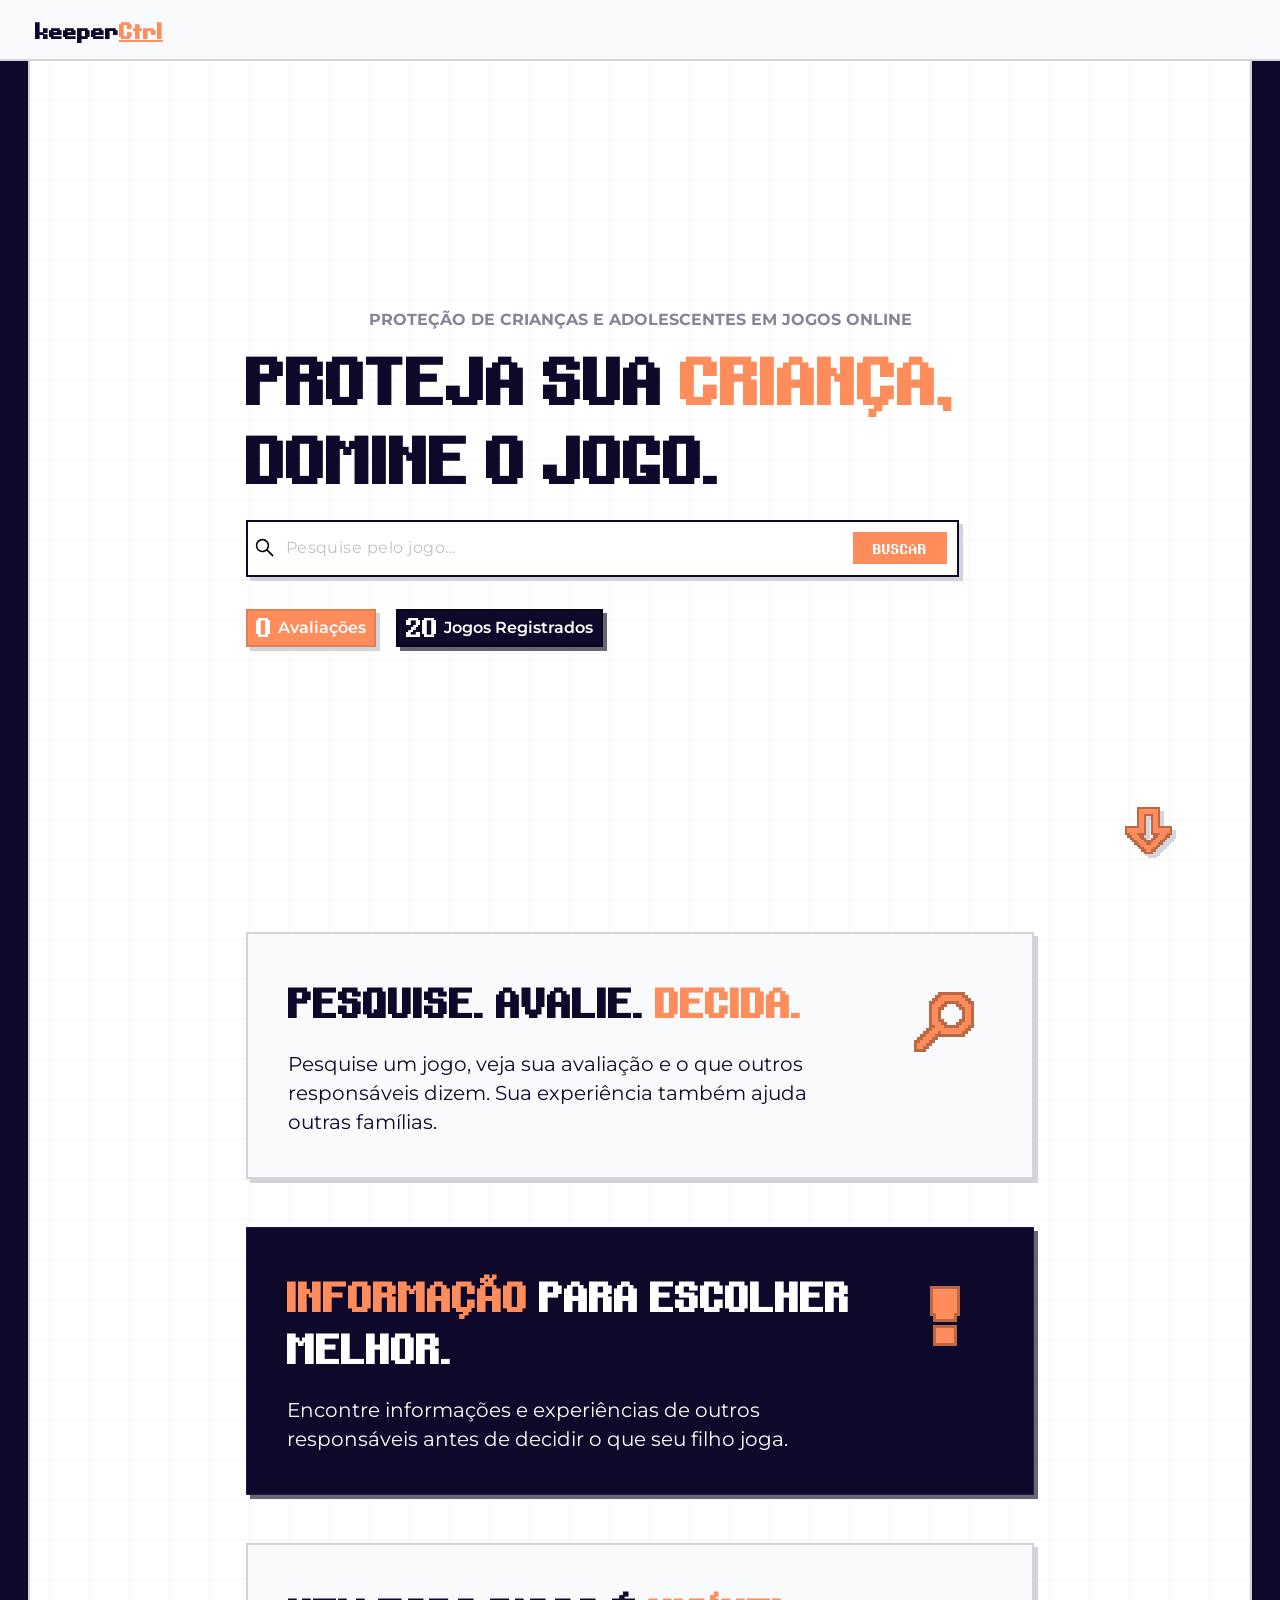
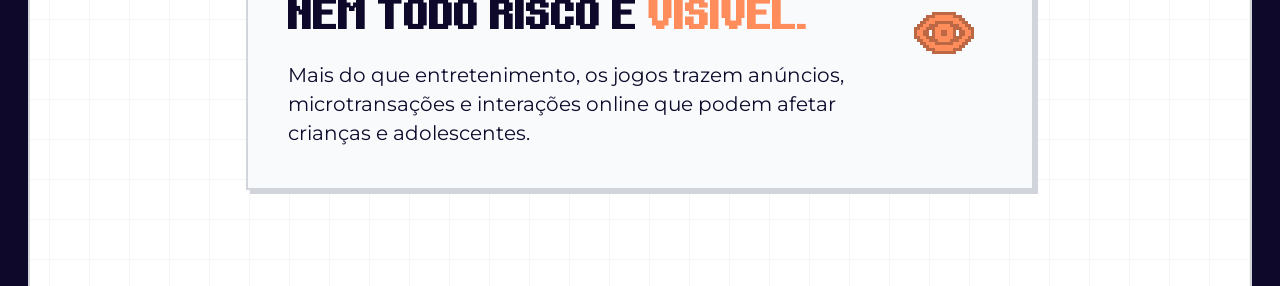
==== commit c82262eb: "fix:tamanho do box do logo permanece constante em telas menores" ====
--- a/index.html
+++ b/index.html
@@ -36,8 +36,8 @@
             <use href="assets/icons.svg#search"></use>
           </svg>
         </div>
-        <input type="search" name="q" id="searchbox" class="text clr-text" rows="1"
-          placeholder="Pesquise pelo jogo..." required></input>
+        <input type="search" name="q" id="searchbox" class="text clr-text" rows="1" placeholder="Pesquise pelo jogo..."
+          required></input>
         <button id="search-btn" class="font-display" type="submit">BUSCAR</button>
       </form>
       <div class="stats">
@@ -85,4 +85,4 @@
   <script src="src/js/main-page.js" defer></script>
 </body>
 
-</html>+</html>
--- a/src/css/style.css
+++ b/src/css/style.css
@@ -22,12 +22,15 @@
   --clr-light: #f5f5f5;
   --clr-warning: #ef4444;
   --clr-warning-bg: #fef2f2;
+  --clr-warning-bg-hover: #ffcccc;
   --clr-check: #10b981;
   --clr-check-bg: #f0fdfa;
+  --clr-check-bg-hover: #cafcf1;
   --clr-mid: #ffc343;
   --clr-mid-bg: #fffae6;
   --clr-neutral: #2f6bd7;
   --clr-neutral-bg: #eef4ff;
+  --clr-neutral-bg-hover: #c7dbff;
   --clr-contrast: #ffffff;
 }
 
@@ -110,6 +113,7 @@
 }
 
 .logo__link {
+  display: block;
   text-decoration: none;
   width: min-content;
 }
--- a/src/css/main-page.css
+++ b/src/css/main-page.css
@@ -71,17 +71,29 @@
   position: relative;
 }
 
-.sec-search::after {
-  content: "";
+html {
+  scroll-behavior: smooth;
+}
+
+.present {
+  scroll-margin-top: 61px;
+}
+
+.scroll-arrow {
   position: absolute;
   left: calc(50% - 24px);
   bottom: 2.5rem;
   width: 48px;
   height: 48px;
-  background: url("../../assets/seta.png") center / contain no-repeat;
+  animation: seta-wobble 1.6s ease-in-out infinite;
+}
+
+.scroll-arrow img {
+  display: block;
+  width: 100%;
+  height: 100%;
   image-rendering: pixelated;
   filter: drop-shadow(4px 4px 0 var(--clr-shadow));
-  animation: seta-wobble 1.6s ease-in-out infinite;
 }
 
 @keyframes seta-wobble {
@@ -96,7 +108,11 @@
 }
 
 @media (prefers-reduced-motion: reduce) {
-  .sec-search::after {
+  html {
+    scroll-behavior: auto;
+  }
+
+  .scroll-arrow {
     animation: none;
   }
 }
@@ -331,7 +347,7 @@
     margin-right: 0.35rem;
   }
 
-  .sec-search::after {
+  .scroll-arrow {
     left: auto;
     right: max(1.5rem, calc((100% - 1092px) / 2));
     bottom: 2rem;
@@ -386,4 +402,4 @@
     width: 96px;
     height: 96px;
   }
-}
+}
